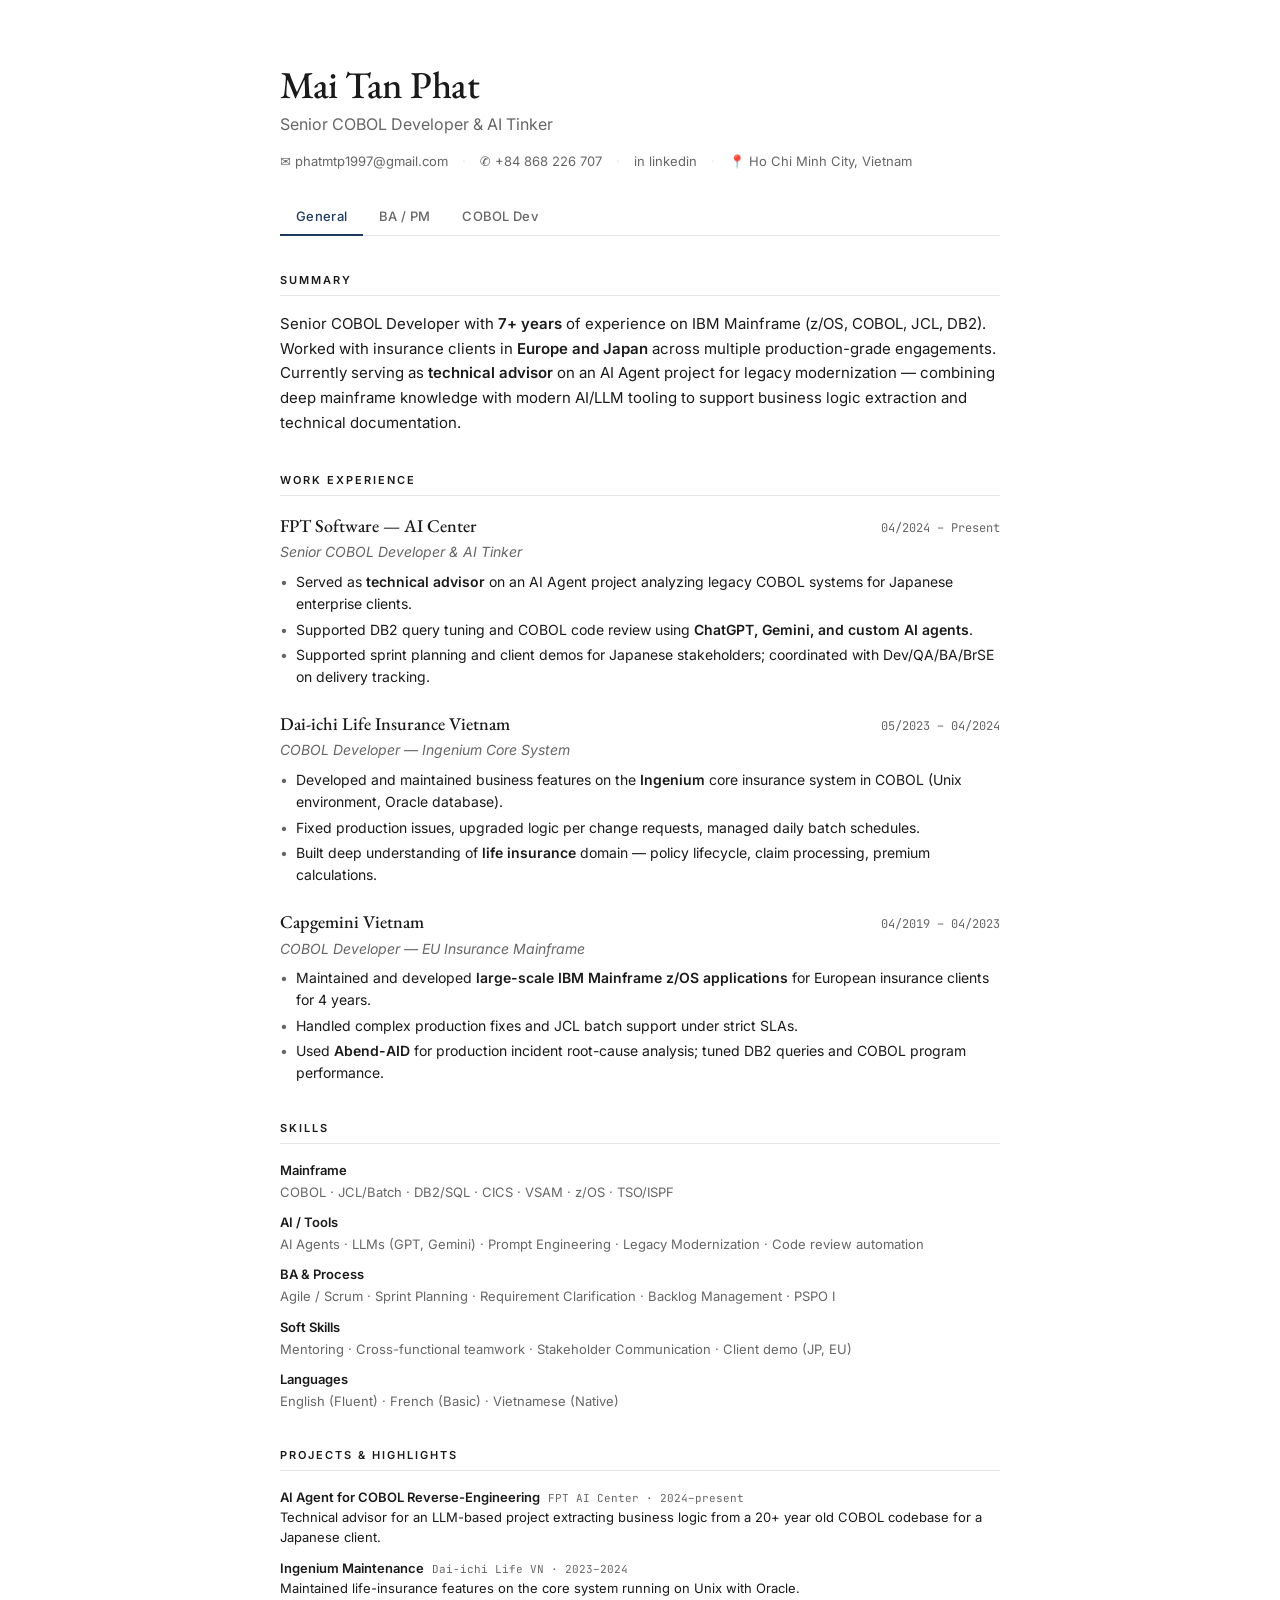
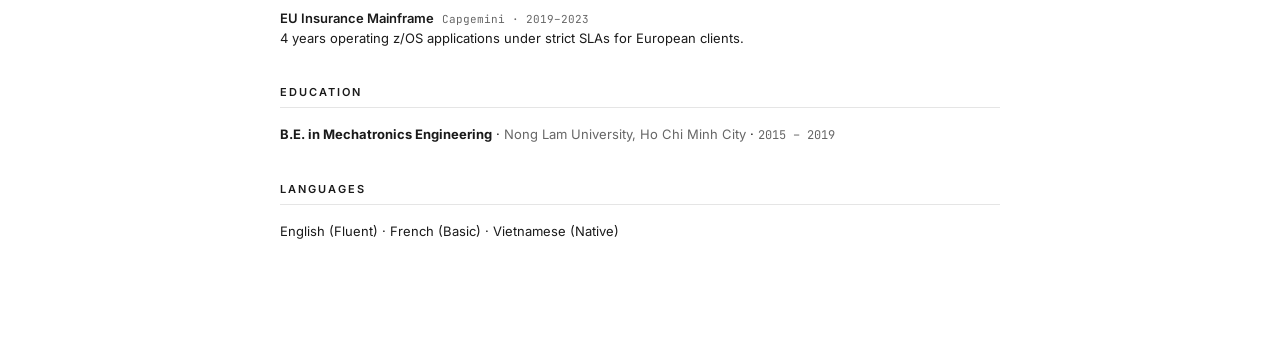
==== cv/cv-minimal.html @ 17add243 "Add English minimal CV mirror and tighten print spacing Mirror cv-vi-minimal.html to cv-minimal.html" ====
<!DOCTYPE html>
<html lang="en">
<head>
<meta charset="UTF-8">
<meta name="viewport" content="width=device-width, initial-scale=1.0">
<title>Mai Tan Phat – CV</title>
<link rel="preconnect" href="https://fonts.googleapis.com">
<link rel="preconnect" href="https://fonts.gstatic.com" crossorigin>
<link href="https://fonts.googleapis.com/css2?family=EB+Garamond:wght@400;500&family=Inter:wght@400;500;600&family=JetBrains+Mono:wght@400&display=swap" rel="stylesheet">
<style>
:root {
  --bg: #FFFFFF;
  --text: #1A1A1A;
  --text-muted: #666666;
  --accent: #1E3A5F;
  --divider: #E5E5E5;

  --font-serif: 'EB Garamond', 'Source Serif Pro', Georgia, serif;
  --font-sans: 'Inter', system-ui, sans-serif;
  --font-mono: 'JetBrains Mono', ui-monospace, monospace;

  --page-max: 720px;
  --section-gap: 36px;
  --print-section-gap: 8px;
}

*, *::before, *::after { box-sizing: border-box; margin: 0; padding: 0; }

html { font-size: 15px; }

body {
  font-family: var(--font-sans);
  color: var(--text);
  background: var(--bg);
  line-height: 1.55;
  padding: 64px 48px;
  -webkit-font-smoothing: antialiased;
}

.page {
  max-width: var(--page-max);
  margin: 0 auto;
}

a {
  color: var(--accent);
  text-decoration: none;
  border-bottom: 1px solid transparent;
  transition: border-color 0.15s;
}
a:hover { border-bottom-color: var(--accent); }

/* Header */
.cv-header { margin-bottom: 28px; }

.cv-name {
  font-family: var(--font-serif);
  font-size: 38px;
  font-weight: 500;
  letter-spacing: -0.5px;
  line-height: 1.1;
  margin-bottom: 6px;
}

.cv-role {
  font-family: var(--font-sans);
  font-size: 16px;
  color: var(--text-muted);
  font-weight: 400;
  margin-bottom: 14px;
}

.cv-contact {
  font-size: 13px;
  color: var(--text-muted);
  display: flex;
  flex-wrap: wrap;
  gap: 0 14px;
}
.cv-contact span.sep { color: var(--divider); }
.cv-contact a { color: var(--text-muted); }
.cv-contact a:hover { color: var(--accent); }

/* Variant tabs */
.variant-tabs {
  display: flex;
  gap: 0;
  margin-bottom: 36px;
  border-bottom: 1px solid var(--divider);
}
.variant-tab {
  background: none;
  border: none;
  border-bottom: 2px solid transparent;
  padding: 8px 16px 10px;
  font-family: var(--font-sans);
  font-size: 13px;
  font-weight: 500;
  color: var(--text-muted);
  cursor: pointer;
  margin-bottom: -1px;
  letter-spacing: 0.3px;
  transition: color 0.15s, border-color 0.15s;
}
.variant-tab:hover { color: var(--text); }
.variant-tab.active {
  color: var(--accent);
  border-bottom-color: var(--accent);
}

/* Section primitives */
.section { margin-bottom: var(--section-gap); }
.section-title {
  font-family: var(--font-sans);
  font-size: 11px;
  font-weight: 600;
  letter-spacing: 2px;
  text-transform: uppercase;
  color: var(--text);
  padding-bottom: 6px;
  margin-bottom: 16px;
  border-bottom: 1px solid var(--divider);
}

/* Variant filter */
body[data-role="general"]   [data-variant]:not([data-variant~="general"])  { display: none; }
body[data-role="ba-pm"]     [data-variant]:not([data-variant~="ba-pm"])    { display: none; }
body[data-role="cobol-dev"] [data-variant]:not([data-variant~="cobol-dev"]){ display: none; }

/* Summary */
.summary p {
  font-size: 15px;
  line-height: 1.65;
}
.summary strong { font-weight: 600; color: var(--text); }

/* Work Experience */
.work-entry { margin-bottom: 22px; }
.work-entry:last-child { margin-bottom: 0; }

.work-head {
  display: flex;
  justify-content: space-between;
  align-items: baseline;
  gap: 12px;
  margin-bottom: 2px;
}
.work-company {
  font-family: var(--font-serif);
  font-size: 18px;
  font-weight: 500;
}
.work-period {
  font-family: var(--font-mono);
  font-size: 12px;
  color: var(--text-muted);
  white-space: nowrap;
}
.work-title {
  font-size: 14px;
  font-style: italic;
  color: var(--text-muted);
  margin-bottom: 8px;
}
.work-bullets {
  list-style: none;
  padding: 0;
}
.work-bullets li {
  position: relative;
  padding-left: 16px;
  margin-bottom: 4px;
  font-size: 14px;
  line-height: 1.55;
}
.work-bullets li::before {
  content: '•';
  position: absolute;
  left: 0;
  color: var(--text-muted);
}
.work-bullets strong { font-weight: 600; }

/* Skills */
.skills-list {
  display: flex;
  flex-direction: column;
  gap: 10px;
}
.skill-group h4 {
  font-family: var(--font-sans);
  font-size: 13px;
  font-weight: 600;
  color: var(--text);
  margin-bottom: 2px;
}
.skill-group p {
  font-size: 13px;
  color: var(--text-muted);
  line-height: 1.55;
}

/* Per-variant order */
body[data-role="general"]   .skill-group { order: var(--ord-general,   99); }
body[data-role="ba-pm"]     .skill-group { order: var(--ord-ba-pm,     99); }
body[data-role="cobol-dev"] .skill-group { order: var(--ord-cobol-dev, 99); }

/* Projects */
.projects-list {
  display: flex;
  flex-direction: column;
  gap: 10px;
}
.project-item {
  font-size: 13px;
  line-height: 1.55;
}
.project-item strong { font-weight: 600; }
.project-item .project-meta {
  font-family: var(--font-mono);
  font-size: 11px;
  color: var(--text-muted);
  margin-left: 4px;
}

/* Education */
.edu-item { font-size: 13px; }
.edu-item .edu-school { color: var(--text-muted); }
.edu-item .edu-year {
  font-family: var(--font-mono);
  font-size: 12px;
  color: var(--text-muted);
}

/* Languages (single line) */
.languages-line {
  font-size: 13px;
  color: var(--text);
}

/* Print */
@media print {
  @page { size: A4; margin: 0; }

  html { font-size: 12.5px; }

  body {
    padding: 0;
    background: white;
    -webkit-print-color-adjust: exact;
    print-color-adjust: exact;
  }

  .page {
    max-width: none;
    padding: 12mm 16mm;
  }

  .variant-tabs { display: none; }

  a {
    color: var(--text);
    border-bottom: none;
  }

  .section { margin-bottom: var(--print-section-gap); }
  .section-title { margin-bottom: 8px; padding-bottom: 4px; font-size: 10px; }

  .cv-header { margin-bottom: 14px; }
  .cv-name { font-size: 28px; margin-bottom: 4px; }
  .cv-role { font-size: 13px; margin-bottom: 8px; }
  .cv-contact { font-size: 10.5px; }

  .summary p { font-size: 12px; line-height: 1.45; }
  .work-entry { margin-bottom: 6px; }
  .work-company { font-size: 14px; }
  .work-period { font-size: 10px; }
  .work-title { font-size: 11px; margin-bottom: 4px; }
  .work-bullets li { font-size: 11px; line-height: 1.4; margin-bottom: 1px; padding-left: 12px; }

  .skill-group h4 { font-size: 11px; }
  .skill-group p { font-size: 11px; line-height: 1.4; }
  .skills-list { gap: 4px; }

  .project-item { font-size: 11px; line-height: 1.4; }
  .project-item .project-meta { font-size: 9.5px; }
  .projects-list { gap: 4px; }

  .edu-item, .languages-line { font-size: 11px; }
}
</style>
</head>
<body data-role="general">
  <div class="page">
    <header class="cv-header">
      <h1 class="cv-name">Mai Tan Phat</h1>
      <p class="cv-role">Senior COBOL Developer &amp; AI Tinker</p>
      <p class="cv-contact">
        <a href="mailto:phatmtp1997@gmail.com">✉ phatmtp1997@gmail.com</a>
        <span class="sep">·</span>
        <a href="tel:+84868226707">✆ +84 868 226 707</a>
        <span class="sep">·</span>
        <a href="https://www.linkedin.com/in/ph%C3%A1t-mai-t%E1%BA%A5n-4b199a2a2/" target="_blank" rel="noopener">in linkedin</a>
        <span class="sep">·</span>
        <span>📍 Ho Chi Minh City, Vietnam</span>
      </p>
    </header>
    <nav class="variant-tabs" aria-label="CV variant">
      <button class="variant-tab" data-role="general">General</button>
      <button class="variant-tab" data-role="ba-pm">BA / PM</button>
      <button class="variant-tab" data-role="cobol-dev">COBOL Dev</button>
    </nav>

    <section class="section summary">
      <h2 class="section-title">Summary</h2>
      <p data-variant="general">
        Senior COBOL Developer with <strong>7+ years</strong> of experience on IBM Mainframe (z/OS, COBOL, JCL, DB2). Worked with insurance clients in <strong>Europe and Japan</strong> across multiple production-grade engagements. Currently serving as <strong>technical advisor</strong> on an AI Agent project for legacy modernization — combining deep mainframe knowledge with modern AI/LLM tooling to support business logic extraction and technical documentation.
      </p>
      <p data-variant="ba-pm">
        Developer with 7+ years coordinating cross-functional teams on large-scale mainframe projects for <strong>international clients</strong> (EU, Japan). Familiar with <strong>Agile / Scrum</strong> — directly involved in sprint planning, client demos, requirement clarification, and mentoring juniors. Deep understanding of <strong>life insurance</strong> domain: policy lifecycle, claim processing, batch operations, and production SLAs.
      </p>
      <p data-variant="cobol-dev">
        COBOL Developer with 7+ years on IBM z/OS, strong in <strong>JCL/batch, DB2/SQL, CICS, VSAM</strong>. Production-grade experience under strict SLAs for European insurance clients (Capgemini, 4 years) and the <strong>Ingenium</strong> core system at Dai-ichi Life Vietnam (running on Unix with an Oracle database). Proficient with <strong>Abend-AID, FileAid, RDi</strong> for debugging and performance tuning.
      </p>
    </section>

    <section class="section work">
      <h2 class="section-title">Work Experience</h2>

      <div class="work-entry">
        <div class="work-head">
          <h3 class="work-company">FPT Software — AI Center</h3>
          <span class="work-period">04/2024 – Present</span>
        </div>
        <p class="work-title">Senior COBOL Developer &amp; AI Tinker</p>
        <ul class="work-bullets">
          <li data-variant="general ba-pm cobol-dev">Served as <strong>technical advisor</strong> on an AI Agent project analyzing legacy COBOL systems for Japanese enterprise clients.</li>
          <li data-variant="general cobol-dev">Supported DB2 query tuning and COBOL code review using <strong>ChatGPT, Gemini, and custom AI agents</strong>.</li>
          <li data-variant="general ba-pm">Supported sprint planning and client demos for Japanese stakeholders; coordinated with Dev/QA/BA/BrSE on delivery tracking.</li>
          <li data-variant="ba-pm">Mentored junior engineers on COBOL, Agile process, and AI-assisted development workflows.</li>
          <li data-variant="cobol-dev">Advised on deploying NLP tools to keep documentation and source code in sync across large-scale mainframe systems.</li>
        </ul>
      </div>

      <div class="work-entry">
        <div class="work-head">
          <h3 class="work-company">Dai-ichi Life Insurance Vietnam</h3>
          <span class="work-period">05/2023 – 04/2024</span>
        </div>
        <p class="work-title">COBOL Developer — Ingenium Core System</p>
        <ul class="work-bullets">
          <li data-variant="general ba-pm cobol-dev">Developed and maintained business features on the <strong>Ingenium</strong> core insurance system in COBOL (Unix environment, Oracle database).</li>
          <li data-variant="general cobol-dev">Fixed production issues, upgraded logic per change requests, managed daily batch schedules.</li>
          <li data-variant="general ba-pm">Built deep understanding of <strong>life insurance</strong> domain — policy lifecycle, claim processing, premium calculations.</li>
          <li data-variant="ba-pm">Coordinated with business teams to clarify requirements and deliver features on schedule.</li>
          <li data-variant="cobol-dev">Queried and validated policy data with <strong>Toad for DB</strong>; maintained the report-generation module.</li>
        </ul>
      </div>

      <div class="work-entry">
        <div class="work-head">
          <h3 class="work-company">Capgemini Vietnam</h3>
          <span class="work-period">04/2019 – 04/2023</span>
        </div>
        <p class="work-title">COBOL Developer — EU Insurance Mainframe</p>
        <ul class="work-bullets">
          <li data-variant="general ba-pm cobol-dev">Maintained and developed <strong>large-scale IBM Mainframe z/OS applications</strong> for European insurance clients for 4 years.</li>
          <li data-variant="general cobol-dev">Handled complex production fixes and JCL batch support under strict SLAs.</li>
          <li data-variant="general cobol-dev">Used <strong>Abend-AID</strong> for production incident root-cause analysis; tuned DB2 queries and COBOL program performance.</li>
          <li data-variant="ba-pm">Collaborated with European teams across time zones to ensure on-time delivery.</li>
        </ul>
      </div>
    </section>

    <section class="section skills">
      <h2 class="section-title">Skills</h2>
      <div class="skills-list">

        <div class="skill-group" data-variant="general cobol-dev"
             style="--ord-general:1; --ord-cobol-dev:1">
          <h4>Mainframe</h4>
          <p>COBOL · JCL/Batch · DB2/SQL · CICS · VSAM · z/OS · TSO/ISPF</p>
        </div>

        <div class="skill-group" data-variant="general cobol-dev"
             style="--ord-general:2; --ord-cobol-dev:4">
          <h4>AI / Tools</h4>
          <p>AI Agents · LLMs (GPT, Gemini) · Prompt Engineering · Legacy Modernization · Code review automation</p>
        </div>

        <div class="skill-group" data-variant="general ba-pm"
             style="--ord-general:3; --ord-ba-pm:1">
          <h4>BA &amp; Process</h4>
          <p>Agile / Scrum · Sprint Planning · Requirement Clarification · Backlog Management · PSPO I</p>
        </div>

        <div class="skill-group" data-variant="general ba-pm"
             style="--ord-general:4; --ord-ba-pm:2">
          <h4>Soft Skills</h4>
          <p>Mentoring · Cross-functional teamwork · Stakeholder Communication · Client demo (JP, EU)</p>
        </div>

        <div class="skill-group" data-variant="ba-pm"
             style="--ord-ba-pm:3">
          <h4>Domain — Insurance</h4>
          <p>Policy lifecycle · Claim processing · Batch operations · Life insurance</p>
        </div>

        <div class="skill-group" data-variant="ba-pm"
             style="--ord-ba-pm:4">
          <h4>Tools</h4>
          <p>Toad for DB · Crystal Reports · JIRA · Confluence · Office suite</p>
        </div>

        <div class="skill-group" data-variant="cobol-dev"
             style="--ord-cobol-dev:2">
          <h4>DB &amp; Tools</h4>
          <p>DB2 · Oracle (Ingenium) · Toad for DB · FileAid · Crystal Reports</p>
        </div>

        <div class="skill-group" data-variant="cobol-dev"
             style="--ord-cobol-dev:3">
          <h4>Debug</h4>
          <p>Abend-AID · RDi Debugger · Production troubleshooting · Performance tuning</p>
        </div>

        <div class="skill-group" data-variant="general ba-pm cobol-dev"
             style="--ord-general:5; --ord-ba-pm:5; --ord-cobol-dev:5">
          <h4>Languages</h4>
          <p>English (Fluent) · French (Basic) · Vietnamese (Native)</p>
        </div>

      </div>
    </section>

    <section class="section projects">
      <h2 class="section-title">Projects &amp; Highlights</h2>
      <div class="projects-list">
        <p class="project-item">
          <strong>AI Agent for COBOL Reverse-Engineering</strong>
          <span class="project-meta">FPT AI Center · 2024–present</span><br>
          Technical advisor for an LLM-based project extracting business logic from a 20+ year old COBOL codebase for a Japanese client.
        </p>
        <p class="project-item">
          <strong>Ingenium Maintenance</strong>
          <span class="project-meta">Dai-ichi Life VN · 2023–2024</span><br>
          Maintained life-insurance features on the core system running on Unix with Oracle.
        </p>
        <p class="project-item">
          <strong>EU Insurance Mainframe</strong>
          <span class="project-meta">Capgemini · 2019–2023</span><br>
          4 years operating z/OS applications under strict SLAs for European clients.
        </p>
      </div>
    </section>

    <section class="section education">
      <h2 class="section-title">Education</h2>
      <p class="edu-item">
        <strong>B.E. in Mechatronics Engineering</strong> ·
        <span class="edu-school">Nong Lam University, Ho Chi Minh City</span> ·
        <span class="edu-year">2015 – 2019</span>
      </p>
    </section>

    <section class="section languages">
      <h2 class="section-title">Languages</h2>
      <p class="languages-line">
        English (Fluent) · French (Basic) · Vietnamese (Native)
      </p>
    </section>
  </div>
  <script>
    const VARIANTS = ['general', 'ba-pm', 'cobol-dev'];

    function setRole(role) {
      if (!VARIANTS.includes(role)) role = 'general';
      document.body.dataset.role = role;
      document.querySelectorAll('.variant-tab').forEach(tab => {
        tab.classList.toggle('active', tab.dataset.role === role);
      });
      const url = new URL(window.location);
      url.searchParams.set('role', role);
      history.replaceState({}, '', url);
    }

    window.addEventListener('DOMContentLoaded', () => {
      const params = new URLSearchParams(window.location.search);
      setRole(params.get('role') || 'general');
      document.querySelectorAll('.variant-tab').forEach(tab => {
        tab.addEventListener('click', e => {
          e.preventDefault();
          setRole(tab.dataset.role);
        });
      });
    });
  </script>
</body>
</html>
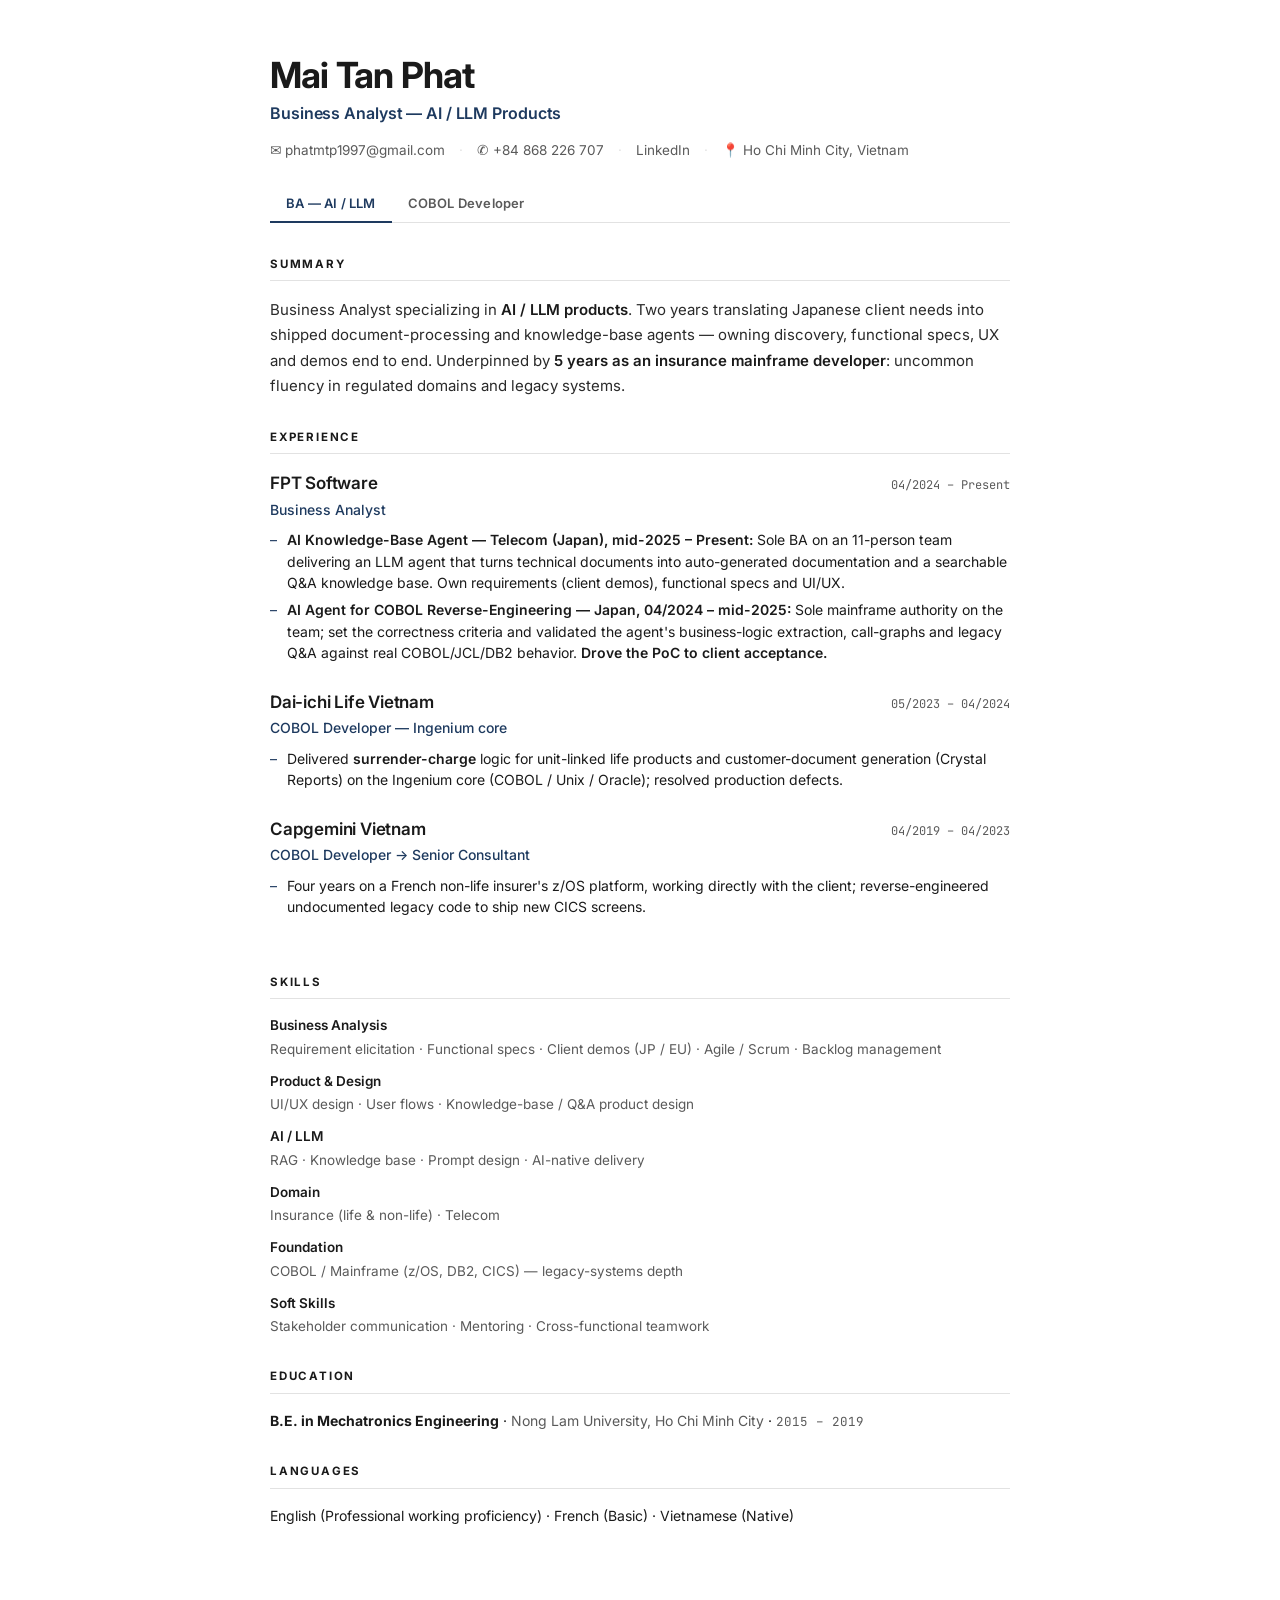
==== commit 39a506cc: "Revamp CV content: 2 variants, professional rewrite, readable font - Reduce CV to 2 variants (BA — A" ====
--- a/cv/cv-minimal.html
+++ b/cv/cv-minimal.html
@@ -6,35 +6,35 @@
 <title>Mai Tan Phat – CV</title>
 <link rel="preconnect" href="https://fonts.googleapis.com">
 <link rel="preconnect" href="https://fonts.gstatic.com" crossorigin>
-<link href="https://fonts.googleapis.com/css2?family=EB+Garamond:wght@400;500&family=Inter:wght@400;500;600&family=JetBrains+Mono:wght@400&display=swap" rel="stylesheet">
+<link href="https://fonts.googleapis.com/css2?family=Inter:wght@400;500;600;700&family=JetBrains+Mono:wght@400;500&display=swap" rel="stylesheet">
 <style>
 :root {
   --bg: #FFFFFF;
   --text: #1A1A1A;
-  --text-muted: #666666;
+  --text-muted: #5A5A5A;
   --accent: #1E3A5F;
-  --divider: #E5E5E5;
-
-  --font-serif: 'EB Garamond', 'Source Serif Pro', Georgia, serif;
-  --font-sans: 'Inter', system-ui, sans-serif;
+  --divider: #E2E2E2;
+
+  --font-sans: 'Inter', system-ui, -apple-system, sans-serif;
   --font-mono: 'JetBrains Mono', ui-monospace, monospace;
 
-  --page-max: 720px;
-  --section-gap: 36px;
-  --print-section-gap: 8px;
+  --page-max: 740px;
+  --section-gap: 30px;
+  --print-section-gap: 10px;
 }
 
 *, *::before, *::after { box-sizing: border-box; margin: 0; padding: 0; }
 
-html { font-size: 15px; }
+html { font-size: 16px; }
 
 body {
   font-family: var(--font-sans);
   color: var(--text);
   background: var(--bg);
-  line-height: 1.55;
-  padding: 64px 48px;
+  line-height: 1.6;
+  padding: 56px 48px;
   -webkit-font-smoothing: antialiased;
+  text-rendering: optimizeLegibility;
 }
 
 .page {
@@ -51,27 +51,28 @@
 a:hover { border-bottom-color: var(--accent); }
 
 /* Header */
-.cv-header { margin-bottom: 28px; }
+.cv-header { margin-bottom: 24px; }
 
 .cv-name {
-  font-family: var(--font-serif);
-  font-size: 38px;
-  font-weight: 500;
-  letter-spacing: -0.5px;
+  font-family: var(--font-sans);
+  font-size: 36px;
+  font-weight: 700;
+  letter-spacing: -0.8px;
   line-height: 1.1;
-  margin-bottom: 6px;
+  margin-bottom: 5px;
 }
 
 .cv-role {
   font-family: var(--font-sans);
   font-size: 16px;
-  color: var(--text-muted);
-  font-weight: 400;
+  color: var(--accent);
+  font-weight: 600;
+  letter-spacing: -0.1px;
   margin-bottom: 14px;
 }
 
 .cv-contact {
-  font-size: 13px;
+  font-size: 13.5px;
   color: var(--text-muted);
   display: flex;
   flex-wrap: wrap;
@@ -85,7 +86,7 @@
 .variant-tabs {
   display: flex;
   gap: 0;
-  margin-bottom: 36px;
+  margin-bottom: 32px;
   border-bottom: 1px solid var(--divider);
 }
 .variant-tab {
@@ -95,11 +96,11 @@
   padding: 8px 16px 10px;
   font-family: var(--font-sans);
   font-size: 13px;
-  font-weight: 500;
+  font-weight: 600;
   color: var(--text-muted);
   cursor: pointer;
   margin-bottom: -1px;
-  letter-spacing: 0.3px;
+  letter-spacing: 0.2px;
   transition: color 0.15s, border-color 0.15s;
 }
 .variant-tab:hover { color: var(--text); }
@@ -112,43 +113,47 @@
 .section { margin-bottom: var(--section-gap); }
 .section-title {
   font-family: var(--font-sans);
-  font-size: 11px;
-  font-weight: 600;
-  letter-spacing: 2px;
+  font-size: 11.5px;
+  font-weight: 700;
+  letter-spacing: 1.8px;
   text-transform: uppercase;
   color: var(--text);
-  padding-bottom: 6px;
+  padding-bottom: 7px;
   margin-bottom: 16px;
   border-bottom: 1px solid var(--divider);
 }
 
 /* Variant filter */
-body[data-role="general"]   [data-variant]:not([data-variant~="general"])  { display: none; }
-body[data-role="ba-pm"]     [data-variant]:not([data-variant~="ba-pm"])    { display: none; }
-body[data-role="cobol-dev"] [data-variant]:not([data-variant~="cobol-dev"]){ display: none; }
+body[data-role="ba-ai"]     [data-variant]:not([data-variant~="ba-ai"])     { display: none; }
+body[data-role="cobol-dev"] [data-variant]:not([data-variant~="cobol-dev"]) { display: none; }
 
 /* Summary */
 .summary p {
   font-size: 15px;
-  line-height: 1.65;
+  line-height: 1.68;
+  color: #2A2A2A;
 }
 .summary strong { font-weight: 600; color: var(--text); }
 
 /* Work Experience */
-.work-entry { margin-bottom: 22px; }
-.work-entry:last-child { margin-bottom: 0; }
+.work-list { display: flex; flex-direction: column; }
+.work-entry { margin-bottom: 20px; }
+
+body[data-role="ba-ai"]     .work-entry { order: var(--ord-ba-ai, 99); }
+body[data-role="cobol-dev"] .work-entry { order: var(--ord-cobol-dev, 99); }
 
 .work-head {
   display: flex;
   justify-content: space-between;
   align-items: baseline;
   gap: 12px;
-  margin-bottom: 2px;
+  margin-bottom: 1px;
 }
 .work-company {
-  font-family: var(--font-serif);
-  font-size: 18px;
-  font-weight: 500;
+  font-family: var(--font-sans);
+  font-size: 17px;
+  font-weight: 600;
+  letter-spacing: -0.2px;
 }
 .work-period {
   font-family: var(--font-mono);
@@ -158,8 +163,8 @@
 }
 .work-title {
   font-size: 14px;
-  font-style: italic;
-  color: var(--text-muted);
+  font-weight: 500;
+  color: var(--accent);
   margin-bottom: 8px;
 }
 .work-bullets {
@@ -168,73 +173,55 @@
 }
 .work-bullets li {
   position: relative;
-  padding-left: 16px;
-  margin-bottom: 4px;
+  padding-left: 17px;
+  margin-bottom: 5px;
   font-size: 14px;
   line-height: 1.55;
 }
 .work-bullets li::before {
-  content: '•';
+  content: '–';
   position: absolute;
   left: 0;
-  color: var(--text-muted);
+  color: var(--accent);
 }
 .work-bullets strong { font-weight: 600; }
+.work-bullets em { font-style: normal; font-weight: 600; color: var(--text); }
 
 /* Skills */
 .skills-list {
   display: flex;
   flex-direction: column;
-  gap: 10px;
+  gap: 11px;
 }
 .skill-group h4 {
   font-family: var(--font-sans);
-  font-size: 13px;
+  font-size: 13.5px;
   font-weight: 600;
   color: var(--text);
   margin-bottom: 2px;
 }
 .skill-group p {
-  font-size: 13px;
+  font-size: 13.5px;
   color: var(--text-muted);
   line-height: 1.55;
 }
 
 /* Per-variant order */
-body[data-role="general"]   .skill-group { order: var(--ord-general,   99); }
-body[data-role="ba-pm"]     .skill-group { order: var(--ord-ba-pm,     99); }
+body[data-role="ba-ai"]     .skill-group { order: var(--ord-ba-ai,     99); }
 body[data-role="cobol-dev"] .skill-group { order: var(--ord-cobol-dev, 99); }
 
-/* Projects */
-.projects-list {
-  display: flex;
-  flex-direction: column;
-  gap: 10px;
-}
-.project-item {
-  font-size: 13px;
-  line-height: 1.55;
-}
-.project-item strong { font-weight: 600; }
-.project-item .project-meta {
-  font-family: var(--font-mono);
-  font-size: 11px;
-  color: var(--text-muted);
-  margin-left: 4px;
-}
-
 /* Education */
-.edu-item { font-size: 13px; }
+.edu-item { font-size: 14px; }
 .edu-item .edu-school { color: var(--text-muted); }
 .edu-item .edu-year {
   font-family: var(--font-mono);
-  font-size: 12px;
+  font-size: 12.5px;
   color: var(--text-muted);
 }
 
-/* Languages (single line) */
+/* Languages */
 .languages-line {
-  font-size: 13px;
+  font-size: 14px;
   color: var(--text);
 }
 
@@ -242,7 +229,7 @@
 @media print {
   @page { size: A4; margin: 0; }
 
-  html { font-size: 12.5px; }
+  html { font-size: 13px; }
 
   body {
     padding: 0;
@@ -253,122 +240,117 @@
 
   .page {
     max-width: none;
-    padding: 12mm 16mm;
+    padding: 13mm 16mm;
   }
 
   .variant-tabs { display: none; }
 
-  a {
-    color: var(--text);
-    border-bottom: none;
-  }
+  a { color: var(--text); border-bottom: none; }
 
   .section { margin-bottom: var(--print-section-gap); }
-  .section-title { margin-bottom: 8px; padding-bottom: 4px; font-size: 10px; }
-
-  .cv-header { margin-bottom: 14px; }
-  .cv-name { font-size: 28px; margin-bottom: 4px; }
-  .cv-role { font-size: 13px; margin-bottom: 8px; }
-  .cv-contact { font-size: 10.5px; }
-
-  .summary p { font-size: 12px; line-height: 1.45; }
-  .work-entry { margin-bottom: 6px; }
+  .section-title { margin-bottom: 7px; padding-bottom: 4px; font-size: 10.5px; }
+
+  .cv-header { margin-bottom: 12px; }
+  .cv-name { font-size: 26px; margin-bottom: 3px; }
+  .cv-role { font-size: 13px; margin-bottom: 7px; }
+  .cv-contact { font-size: 11px; }
+
+  .summary p { font-size: 12.2px; line-height: 1.48; }
+  .work-entry { margin-bottom: 8px; }
   .work-company { font-size: 14px; }
-  .work-period { font-size: 10px; }
-  .work-title { font-size: 11px; margin-bottom: 4px; }
-  .work-bullets li { font-size: 11px; line-height: 1.4; margin-bottom: 1px; padding-left: 12px; }
-
-  .skill-group h4 { font-size: 11px; }
-  .skill-group p { font-size: 11px; line-height: 1.4; }
-  .skills-list { gap: 4px; }
-
-  .project-item { font-size: 11px; line-height: 1.4; }
-  .project-item .project-meta { font-size: 9.5px; }
-  .projects-list { gap: 4px; }
-
-  .edu-item, .languages-line { font-size: 11px; }
+  .work-period { font-size: 10.5px; }
+  .work-title { font-size: 11.6px; margin-bottom: 4px; }
+  .work-bullets li { font-size: 11.6px; line-height: 1.42; margin-bottom: 2px; padding-left: 13px; }
+
+  .skill-group h4 { font-size: 11.4px; }
+  .skill-group p { font-size: 11.4px; line-height: 1.42; }
+  .skills-list { gap: 5px; }
+
+  .edu-item, .languages-line { font-size: 11.8px; }
 }
 </style>
 </head>
-<body data-role="general">
+<body data-role="ba-ai">
   <div class="page">
     <header class="cv-header">
       <h1 class="cv-name">Mai Tan Phat</h1>
-      <p class="cv-role">Senior COBOL Developer &amp; AI Tinker</p>
+      <p class="cv-role">
+        <span data-variant="ba-ai">Business Analyst — AI / LLM Products</span>
+        <span data-variant="cobol-dev">COBOL / Mainframe Developer</span>
+      </p>
       <p class="cv-contact">
         <a href="mailto:phatmtp1997@gmail.com">✉ phatmtp1997@gmail.com</a>
         <span class="sep">·</span>
         <a href="tel:+84868226707">✆ +84 868 226 707</a>
         <span class="sep">·</span>
-        <a href="https://www.linkedin.com/in/ph%C3%A1t-mai-t%E1%BA%A5n-4b199a2a2/" target="_blank" rel="noopener">in linkedin</a>
+        <a href="https://www.linkedin.com/in/ph%C3%A1t-mai-t%E1%BA%A5n-4b199a2a2/" target="_blank" rel="noopener">LinkedIn</a>
         <span class="sep">·</span>
         <span>📍 Ho Chi Minh City, Vietnam</span>
       </p>
     </header>
+
     <nav class="variant-tabs" aria-label="CV variant">
-      <button class="variant-tab" data-role="general">General</button>
-      <button class="variant-tab" data-role="ba-pm">BA / PM</button>
-      <button class="variant-tab" data-role="cobol-dev">COBOL Dev</button>
+      <button class="variant-tab" data-role="ba-ai">BA — AI / LLM</button>
+      <button class="variant-tab" data-role="cobol-dev">COBOL Developer</button>
     </nav>
 
     <section class="section summary">
       <h2 class="section-title">Summary</h2>
-      <p data-variant="general">
-        Senior COBOL Developer with <strong>7+ years</strong> of experience on IBM Mainframe (z/OS, COBOL, JCL, DB2). Worked with insurance clients in <strong>Europe and Japan</strong> across multiple production-grade engagements. Currently serving as <strong>technical advisor</strong> on an AI Agent project for legacy modernization — combining deep mainframe knowledge with modern AI/LLM tooling to support business logic extraction and technical documentation.
-      </p>
-      <p data-variant="ba-pm">
-        Developer with 7+ years coordinating cross-functional teams on large-scale mainframe projects for <strong>international clients</strong> (EU, Japan). Familiar with <strong>Agile / Scrum</strong> — directly involved in sprint planning, client demos, requirement clarification, and mentoring juniors. Deep understanding of <strong>life insurance</strong> domain: policy lifecycle, claim processing, batch operations, and production SLAs.
+      <p data-variant="ba-ai">
+        Business Analyst specializing in <strong>AI / LLM products</strong>. Two years translating Japanese client needs into shipped document-processing and knowledge-base agents — owning discovery, functional specs, UX and demos end to end. Underpinned by <strong>5 years as an insurance mainframe developer</strong>: uncommon fluency in regulated domains and legacy systems.
       </p>
       <p data-variant="cobol-dev">
-        COBOL Developer with 7+ years on IBM z/OS, strong in <strong>JCL/batch, DB2/SQL, CICS, VSAM</strong>. Production-grade experience under strict SLAs for European insurance clients (Capgemini, 4 years) and the <strong>Ingenium</strong> core system at Dai-ichi Life Vietnam (running on Unix with an Oracle database). Proficient with <strong>Abend-AID, FileAid, RDi</strong> for debugging and performance tuning.
+        COBOL / mainframe developer with <strong>5 years on production insurance systems</strong> — 4 on IBM z/OS (COBOL, DB2, CICS, JCL) for a French non-life insurer, plus a year on the <strong>Ingenium</strong> life-insurance core (Unix / Oracle). Now the mainframe authority on AI initiatives that document and modernize legacy COBOL.
       </p>
     </section>
 
     <section class="section work">
-      <h2 class="section-title">Work Experience</h2>
-
-      <div class="work-entry">
-        <div class="work-head">
-          <h3 class="work-company">FPT Software — AI Center</h3>
-          <span class="work-period">04/2024 – Present</span>
-        </div>
-        <p class="work-title">Senior COBOL Developer &amp; AI Tinker</p>
-        <ul class="work-bullets">
-          <li data-variant="general ba-pm cobol-dev">Served as <strong>technical advisor</strong> on an AI Agent project analyzing legacy COBOL systems for Japanese enterprise clients.</li>
-          <li data-variant="general cobol-dev">Supported DB2 query tuning and COBOL code review using <strong>ChatGPT, Gemini, and custom AI agents</strong>.</li>
-          <li data-variant="general ba-pm">Supported sprint planning and client demos for Japanese stakeholders; coordinated with Dev/QA/BA/BrSE on delivery tracking.</li>
-          <li data-variant="ba-pm">Mentored junior engineers on COBOL, Agile process, and AI-assisted development workflows.</li>
-          <li data-variant="cobol-dev">Advised on deploying NLP tools to keep documentation and source code in sync across large-scale mainframe systems.</li>
-        </ul>
-      </div>
-
-      <div class="work-entry">
-        <div class="work-head">
-          <h3 class="work-company">Dai-ichi Life Insurance Vietnam</h3>
-          <span class="work-period">05/2023 – 04/2024</span>
-        </div>
-        <p class="work-title">COBOL Developer — Ingenium Core System</p>
-        <ul class="work-bullets">
-          <li data-variant="general ba-pm cobol-dev">Developed and maintained business features on the <strong>Ingenium</strong> core insurance system in COBOL (Unix environment, Oracle database).</li>
-          <li data-variant="general cobol-dev">Fixed production issues, upgraded logic per change requests, managed daily batch schedules.</li>
-          <li data-variant="general ba-pm">Built deep understanding of <strong>life insurance</strong> domain — policy lifecycle, claim processing, premium calculations.</li>
-          <li data-variant="ba-pm">Coordinated with business teams to clarify requirements and deliver features on schedule.</li>
-          <li data-variant="cobol-dev">Queried and validated policy data with <strong>Toad for DB</strong>; maintained the report-generation module.</li>
-        </ul>
-      </div>
-
-      <div class="work-entry">
-        <div class="work-head">
-          <h3 class="work-company">Capgemini Vietnam</h3>
-          <span class="work-period">04/2019 – 04/2023</span>
-        </div>
-        <p class="work-title">COBOL Developer — EU Insurance Mainframe</p>
-        <ul class="work-bullets">
-          <li data-variant="general ba-pm cobol-dev">Maintained and developed <strong>large-scale IBM Mainframe z/OS applications</strong> for European insurance clients for 4 years.</li>
-          <li data-variant="general cobol-dev">Handled complex production fixes and JCL batch support under strict SLAs.</li>
-          <li data-variant="general cobol-dev">Used <strong>Abend-AID</strong> for production incident root-cause analysis; tuned DB2 queries and COBOL program performance.</li>
-          <li data-variant="ba-pm">Collaborated with European teams across time zones to ensure on-time delivery.</li>
-        </ul>
+      <h2 class="section-title">Experience</h2>
+      <div class="work-list">
+
+        <div class="work-entry" style="--ord-ba-ai:1; --ord-cobol-dev:3">
+          <div class="work-head">
+            <h3 class="work-company">FPT Software</h3>
+            <span class="work-period">04/2024 – Present</span>
+          </div>
+          <p class="work-title">Business Analyst</p>
+          <ul class="work-bullets">
+            <li data-variant="ba-ai"><em>AI Knowledge-Base Agent — Telecom (Japan), mid-2025 – Present:</em> Sole BA on an 11-person team delivering an LLM agent that turns technical documents into auto-generated documentation and a searchable Q&amp;A knowledge base. Own requirements (client demos), functional specs and UI/UX.</li>
+            <li data-variant="ba-ai"><em>AI Agent for COBOL Reverse-Engineering — Japan, 04/2024 – mid-2025:</em> Sole mainframe authority on the team; set the correctness criteria and validated the agent's business-logic extraction, call-graphs and legacy Q&amp;A against real COBOL/JCL/DB2 behavior. <strong>Drove the PoC to client acceptance.</strong></li>
+            <li data-variant="cobol-dev">Sole mainframe authority on an AI agent that extracts <strong>business logic, call-graphs and documentation</strong> from a large, decades-old COBOL codebase; set correctness criteria and validated output against real COBOL/JCL/DB2 behavior. <strong>Drove the PoC to client acceptance.</strong></li>
+            <li data-variant="cobol-dev">Now BA on an LLM knowledge-base agent for a Japanese telecom client.</li>
+          </ul>
+        </div>
+
+        <div class="work-entry" style="--ord-ba-ai:2; --ord-cobol-dev:2">
+          <div class="work-head">
+            <h3 class="work-company">Dai-ichi Life Vietnam</h3>
+            <span class="work-period">05/2023 – 04/2024</span>
+          </div>
+          <p class="work-title">COBOL Developer — Ingenium core</p>
+          <ul class="work-bullets">
+            <li data-variant="ba-ai">Delivered <strong>surrender-charge</strong> logic for unit-linked life products and customer-document generation (Crystal Reports) on the Ingenium core (COBOL / Unix / Oracle); resolved production defects.</li>
+            <li data-variant="cobol-dev">Maintained and enhanced the Ingenium life-insurance core (COBOL on Unix/Oracle, Perl batch).</li>
+            <li data-variant="cobol-dev">Delivered <strong>surrender-charge</strong> logic for unit-linked products; resolved production defects.</li>
+            <li data-variant="cobol-dev">Generated customer documents and extracted policy data via Crystal Reports.</li>
+          </ul>
+        </div>
+
+        <div class="work-entry" style="--ord-ba-ai:3; --ord-cobol-dev:1">
+          <div class="work-head">
+            <h3 class="work-company">Capgemini Vietnam</h3>
+            <span class="work-period">04/2019 – 04/2023</span>
+          </div>
+          <p class="work-title">COBOL Developer → Senior Consultant</p>
+          <ul class="work-bullets">
+            <li data-variant="ba-ai">Four years on a French non-life insurer's z/OS platform, working directly with the client; reverse-engineered undocumented legacy code to ship new CICS screens.</li>
+            <li data-variant="cobol-dev">Built and maintained large-scale z/OS applications (COBOL, DB2, CICS, JCL) for a French non-life insurer across four years.</li>
+            <li data-variant="cobol-dev"><strong>Reverse-engineered undocumented legacy code</strong> to deliver new CICS display screens to client spec — on a platform where building screens is notoriously hard and undocumented.</li>
+            <li data-variant="cobol-dev">Resolved complex production incidents and batch (JCL) issues; tuned DB2 queries and COBOL performance.</li>
+            <li data-variant="cobol-dev">Worked directly with the client across two delivery teams, spanning maintenance and new development.</li>
+          </ul>
+        </div>
+
       </div>
     </section>
 
@@ -376,81 +358,56 @@
       <h2 class="section-title">Skills</h2>
       <div class="skills-list">
 
-        <div class="skill-group" data-variant="general cobol-dev"
-             style="--ord-general:1; --ord-cobol-dev:1">
+        <div class="skill-group" data-variant="ba-ai" style="--ord-ba-ai:1">
+          <h4>Business Analysis</h4>
+          <p>Requirement elicitation · Functional specs · Client demos (JP / EU) · Agile / Scrum · Backlog management</p>
+        </div>
+
+        <div class="skill-group" data-variant="ba-ai" style="--ord-ba-ai:2">
+          <h4>Product &amp; Design</h4>
+          <p>UI/UX design · User flows · Knowledge-base / Q&amp;A product design</p>
+        </div>
+
+        <div class="skill-group" data-variant="ba-ai" style="--ord-ba-ai:3">
+          <h4>AI / LLM</h4>
+          <p>RAG · Knowledge base · Prompt design · AI-native delivery</p>
+        </div>
+
+        <div class="skill-group" data-variant="ba-ai" style="--ord-ba-ai:4">
+          <h4>Domain</h4>
+          <p>Insurance (life &amp; non-life) · Telecom</p>
+        </div>
+
+        <div class="skill-group" data-variant="ba-ai" style="--ord-ba-ai:5">
+          <h4>Foundation</h4>
+          <p>COBOL / Mainframe (z/OS, DB2, CICS) — legacy-systems depth</p>
+        </div>
+
+        <div class="skill-group" data-variant="ba-ai" style="--ord-ba-ai:6">
+          <h4>Soft Skills</h4>
+          <p>Stakeholder communication · Mentoring · Cross-functional teamwork</p>
+        </div>
+
+        <div class="skill-group" data-variant="cobol-dev" style="--ord-cobol-dev:1">
           <h4>Mainframe</h4>
-          <p>COBOL · JCL/Batch · DB2/SQL · CICS · VSAM · z/OS · TSO/ISPF</p>
-        </div>
-
-        <div class="skill-group" data-variant="general cobol-dev"
-             style="--ord-general:2; --ord-cobol-dev:4">
-          <h4>AI / Tools</h4>
-          <p>AI Agents · LLMs (GPT, Gemini) · Prompt Engineering · Legacy Modernization · Code review automation</p>
-        </div>
-
-        <div class="skill-group" data-variant="general ba-pm"
-             style="--ord-general:3; --ord-ba-pm:1">
-          <h4>BA &amp; Process</h4>
-          <p>Agile / Scrum · Sprint Planning · Requirement Clarification · Backlog Management · PSPO I</p>
-        </div>
-
-        <div class="skill-group" data-variant="general ba-pm"
-             style="--ord-general:4; --ord-ba-pm:2">
-          <h4>Soft Skills</h4>
-          <p>Mentoring · Cross-functional teamwork · Stakeholder Communication · Client demo (JP, EU)</p>
-        </div>
-
-        <div class="skill-group" data-variant="ba-pm"
-             style="--ord-ba-pm:3">
-          <h4>Domain — Insurance</h4>
-          <p>Policy lifecycle · Claim processing · Batch operations · Life insurance</p>
-        </div>
-
-        <div class="skill-group" data-variant="ba-pm"
-             style="--ord-ba-pm:4">
-          <h4>Tools</h4>
-          <p>Toad for DB · Crystal Reports · JIRA · Confluence · Office suite</p>
-        </div>
-
-        <div class="skill-group" data-variant="cobol-dev"
-             style="--ord-cobol-dev:2">
+          <p>COBOL · JCL / Batch · DB2 / SQL · CICS · VSAM · z/OS · TSO/ISPF</p>
+        </div>
+
+        <div class="skill-group" data-variant="cobol-dev" style="--ord-cobol-dev:2">
           <h4>DB &amp; Tools</h4>
-          <p>DB2 · Oracle (Ingenium) · Toad for DB · FileAid · Crystal Reports</p>
-        </div>
-
-        <div class="skill-group" data-variant="cobol-dev"
-             style="--ord-cobol-dev:3">
-          <h4>Debug</h4>
-          <p>Abend-AID · RDi Debugger · Production troubleshooting · Performance tuning</p>
-        </div>
-
-        <div class="skill-group" data-variant="general ba-pm cobol-dev"
-             style="--ord-general:5; --ord-ba-pm:5; --ord-cobol-dev:5">
-          <h4>Languages</h4>
-          <p>English (Fluent) · French (Basic) · Vietnamese (Native)</p>
-        </div>
-
-      </div>
-    </section>
-
-    <section class="section projects">
-      <h2 class="section-title">Projects &amp; Highlights</h2>
-      <div class="projects-list">
-        <p class="project-item">
-          <strong>AI Agent for COBOL Reverse-Engineering</strong>
-          <span class="project-meta">FPT AI Center · 2024–present</span><br>
-          Technical advisor for an LLM-based project extracting business logic from a 20+ year old COBOL codebase for a Japanese client.
-        </p>
-        <p class="project-item">
-          <strong>Ingenium Maintenance</strong>
-          <span class="project-meta">Dai-ichi Life VN · 2023–2024</span><br>
-          Maintained life-insurance features on the core system running on Unix with Oracle.
-        </p>
-        <p class="project-item">
-          <strong>EU Insurance Mainframe</strong>
-          <span class="project-meta">Capgemini · 2019–2023</span><br>
-          4 years operating z/OS applications under strict SLAs for European clients.
-        </p>
+          <p>DB2 · Oracle (Ingenium) · Perl batch · Crystal Reports · FileAid</p>
+        </div>
+
+        <div class="skill-group" data-variant="cobol-dev" style="--ord-cobol-dev:4">
+          <h4>Domain</h4>
+          <p>Non-life &amp; life insurance</p>
+        </div>
+
+        <div class="skill-group" data-variant="cobol-dev" style="--ord-cobol-dev:5">
+          <h4>Modern</h4>
+          <p>AI / LLM for legacy modernization (domain advisor)</p>
+        </div>
+
       </div>
     </section>
 
@@ -466,15 +423,16 @@
     <section class="section languages">
       <h2 class="section-title">Languages</h2>
       <p class="languages-line">
-        English (Fluent) · French (Basic) · Vietnamese (Native)
+        English (Professional working proficiency) · French (Basic) · Vietnamese (Native)
       </p>
     </section>
   </div>
+
   <script>
-    const VARIANTS = ['general', 'ba-pm', 'cobol-dev'];
+    const VARIANTS = ['ba-ai', 'cobol-dev'];
 
     function setRole(role) {
-      if (!VARIANTS.includes(role)) role = 'general';
+      if (!VARIANTS.includes(role)) role = 'ba-ai';
       document.body.dataset.role = role;
       document.querySelectorAll('.variant-tab').forEach(tab => {
         tab.classList.toggle('active', tab.dataset.role === role);
@@ -486,7 +444,7 @@
 
     window.addEventListener('DOMContentLoaded', () => {
       const params = new URLSearchParams(window.location.search);
-      setRole(params.get('role') || 'general');
+      setRole(params.get('role') || 'ba-ai');
       document.querySelectorAll('.variant-tab').forEach(tab => {
         tab.addEventListener('click', e => {
           e.preventDefault();
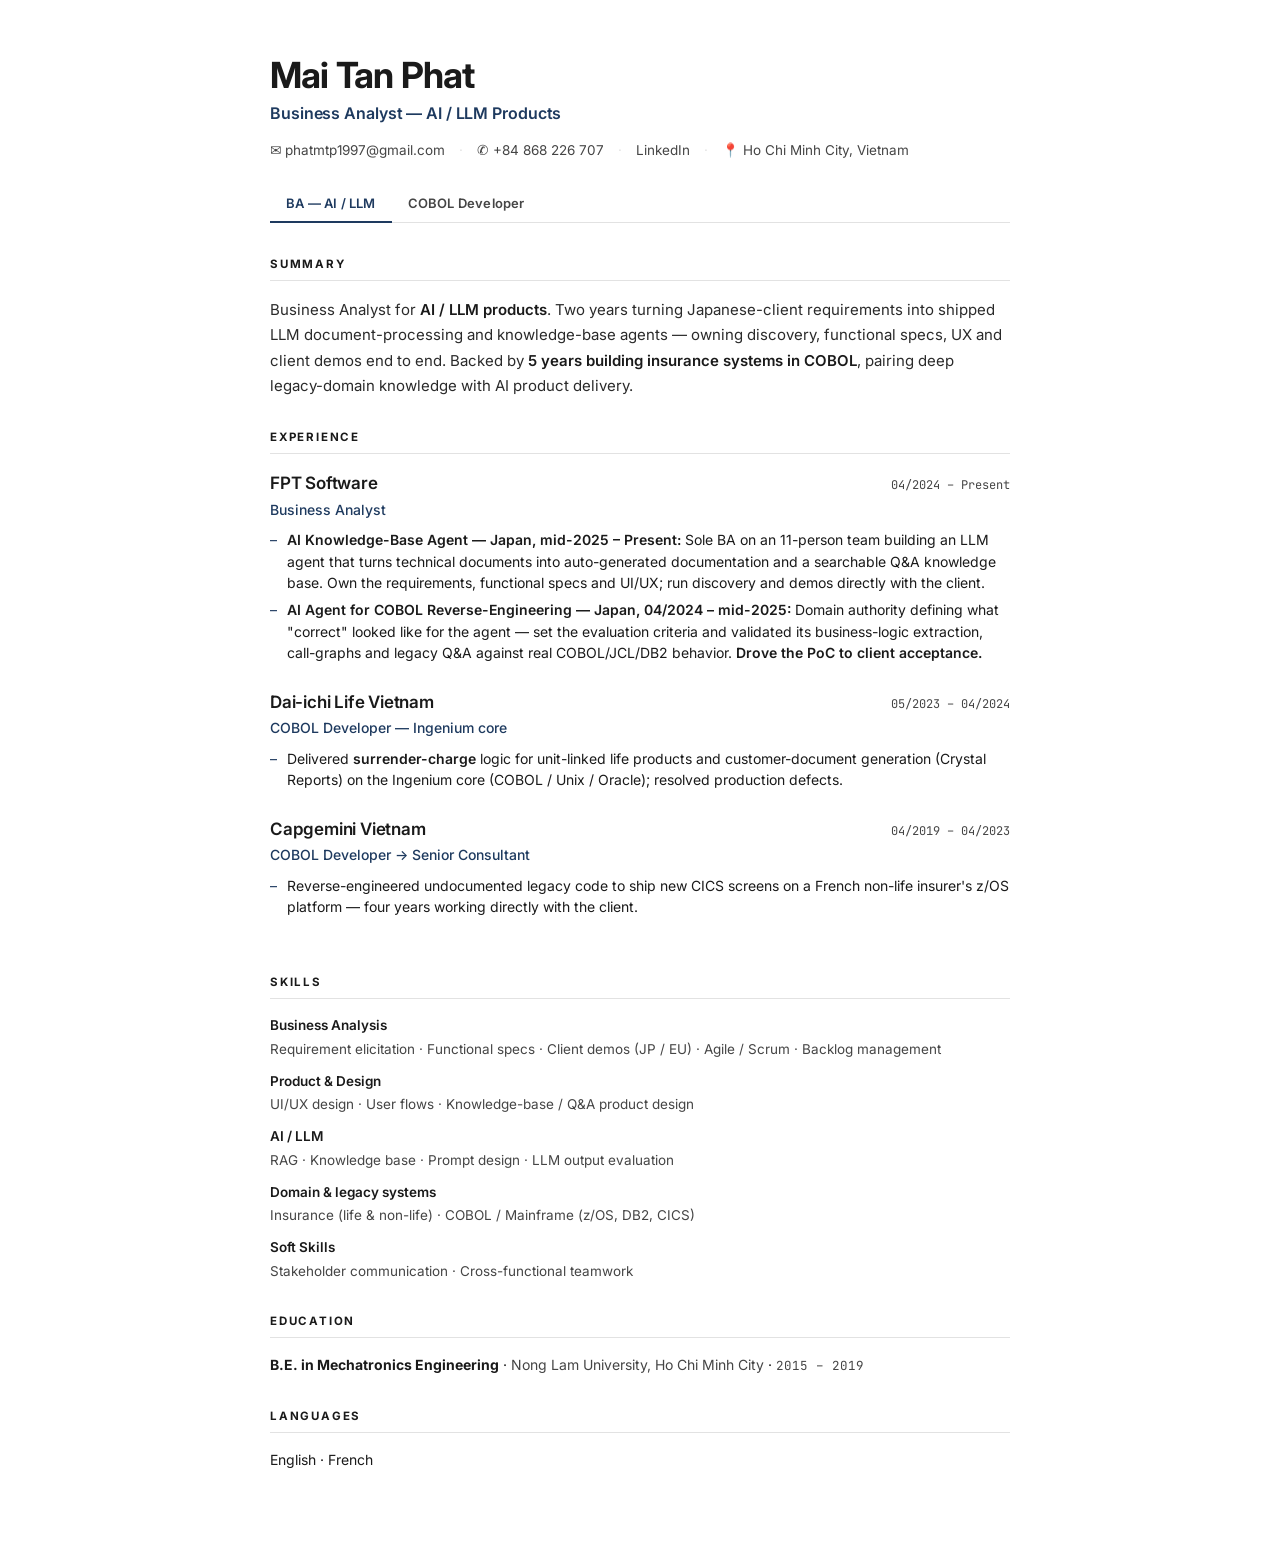
==== commit f2e48e47: "Refine CV content and readability after expert review - Remove telecom/industry label from current F" ====
--- a/cv/cv-minimal.html
+++ b/cv/cv-minimal.html
@@ -11,7 +11,7 @@
 :root {
   --bg: #FFFFFF;
   --text: #1A1A1A;
-  --text-muted: #5A5A5A;
+  --text-muted: #454545;
   --accent: #1E3A5F;
   --divider: #E2E2E2;
 
@@ -20,7 +20,7 @@
 
   --page-max: 740px;
   --section-gap: 30px;
-  --print-section-gap: 10px;
+  --print-section-gap: 9px;
 }
 
 *, *::before, *::after { box-sizing: border-box; margin: 0; padding: 0; }
@@ -248,25 +248,25 @@
   a { color: var(--text); border-bottom: none; }
 
   .section { margin-bottom: var(--print-section-gap); }
-  .section-title { margin-bottom: 7px; padding-bottom: 4px; font-size: 10.5px; }
-
-  .cv-header { margin-bottom: 12px; }
-  .cv-name { font-size: 26px; margin-bottom: 3px; }
-  .cv-role { font-size: 13px; margin-bottom: 7px; }
-  .cv-contact { font-size: 11px; }
-
-  .summary p { font-size: 12.2px; line-height: 1.48; }
+  .section-title { margin-bottom: 8px; padding-bottom: 4px; font-size: 11px; }
+
+  .cv-header { margin-bottom: 14px; }
+  .cv-name { font-size: 27px; margin-bottom: 3px; }
+  .cv-role { font-size: 14px; margin-bottom: 8px; }
+  .cv-contact { font-size: 11.5px; }
+
+  .summary p { font-size: 13px; line-height: 1.5; }
   .work-entry { margin-bottom: 8px; }
-  .work-company { font-size: 14px; }
-  .work-period { font-size: 10.5px; }
-  .work-title { font-size: 11.6px; margin-bottom: 4px; }
-  .work-bullets li { font-size: 11.6px; line-height: 1.42; margin-bottom: 2px; padding-left: 13px; }
-
-  .skill-group h4 { font-size: 11.4px; }
-  .skill-group p { font-size: 11.4px; line-height: 1.42; }
-  .skills-list { gap: 5px; }
-
-  .edu-item, .languages-line { font-size: 11.8px; }
+  .work-company { font-size: 15px; }
+  .work-period { font-size: 11px; }
+  .work-title { font-size: 12.5px; margin-bottom: 5px; }
+  .work-bullets li { font-size: 12.6px; line-height: 1.5; margin-bottom: 3px; padding-left: 14px; }
+
+  .skill-group h4 { font-size: 12.5px; }
+  .skill-group p { font-size: 12.5px; line-height: 1.5; }
+  .skills-list { gap: 6px; }
+
+  .edu-item, .languages-line { font-size: 12.5px; }
 }
 </style>
 </head>
@@ -297,10 +297,10 @@
     <section class="section summary">
       <h2 class="section-title">Summary</h2>
       <p data-variant="ba-ai">
-        Business Analyst specializing in <strong>AI / LLM products</strong>. Two years translating Japanese client needs into shipped document-processing and knowledge-base agents — owning discovery, functional specs, UX and demos end to end. Underpinned by <strong>5 years as an insurance mainframe developer</strong>: uncommon fluency in regulated domains and legacy systems.
+        Business Analyst for <strong>AI / LLM products</strong>. Two years turning Japanese-client requirements into shipped LLM document-processing and knowledge-base agents — owning discovery, functional specs, UX and client demos end to end. Backed by <strong>5 years building insurance systems in COBOL</strong>, pairing deep legacy-domain knowledge with AI product delivery.
       </p>
       <p data-variant="cobol-dev">
-        COBOL / mainframe developer with <strong>5 years on production insurance systems</strong> — 4 on IBM z/OS (COBOL, DB2, CICS, JCL) for a French non-life insurer, plus a year on the <strong>Ingenium</strong> life-insurance core (Unix / Oracle). Now the mainframe authority on AI initiatives that document and modernize legacy COBOL.
+        COBOL / mainframe developer with <strong>5 years on production insurance systems</strong> — 4 on IBM z/OS (COBOL, DB2, CICS, JCL) for a French non-life insurer, plus a year on the <strong>Ingenium</strong> life-insurance core (Unix / Oracle). Now the mainframe domain expert on an AI initiative documenting and modernizing a large legacy COBOL codebase.
       </p>
     </section>
 
@@ -315,10 +315,10 @@
           </div>
           <p class="work-title">Business Analyst</p>
           <ul class="work-bullets">
-            <li data-variant="ba-ai"><em>AI Knowledge-Base Agent — Telecom (Japan), mid-2025 – Present:</em> Sole BA on an 11-person team delivering an LLM agent that turns technical documents into auto-generated documentation and a searchable Q&amp;A knowledge base. Own requirements (client demos), functional specs and UI/UX.</li>
-            <li data-variant="ba-ai"><em>AI Agent for COBOL Reverse-Engineering — Japan, 04/2024 – mid-2025:</em> Sole mainframe authority on the team; set the correctness criteria and validated the agent's business-logic extraction, call-graphs and legacy Q&amp;A against real COBOL/JCL/DB2 behavior. <strong>Drove the PoC to client acceptance.</strong></li>
+            <li data-variant="ba-ai"><em>AI Knowledge-Base Agent — Japan, mid-2025 – Present:</em> Sole BA on an 11-person team building an LLM agent that turns technical documents into auto-generated documentation and a searchable Q&amp;A knowledge base. Own the requirements, functional specs and UI/UX; run discovery and demos directly with the client.</li>
+            <li data-variant="ba-ai"><em>AI Agent for COBOL Reverse-Engineering — Japan, 04/2024 – mid-2025:</em> Domain authority defining what "correct" looked like for the agent — set the evaluation criteria and validated its business-logic extraction, call-graphs and legacy Q&amp;A against real COBOL/JCL/DB2 behavior. <strong>Drove the PoC to client acceptance.</strong></li>
             <li data-variant="cobol-dev">Sole mainframe authority on an AI agent that extracts <strong>business logic, call-graphs and documentation</strong> from a large, decades-old COBOL codebase; set correctness criteria and validated output against real COBOL/JCL/DB2 behavior. <strong>Drove the PoC to client acceptance.</strong></li>
-            <li data-variant="cobol-dev">Now BA on an LLM knowledge-base agent for a Japanese telecom client.</li>
+            <li data-variant="cobol-dev">Now serve as BA on an LLM knowledge-base agent for a Japanese client.</li>
           </ul>
         </div>
 
@@ -330,9 +330,9 @@
           <p class="work-title">COBOL Developer — Ingenium core</p>
           <ul class="work-bullets">
             <li data-variant="ba-ai">Delivered <strong>surrender-charge</strong> logic for unit-linked life products and customer-document generation (Crystal Reports) on the Ingenium core (COBOL / Unix / Oracle); resolved production defects.</li>
-            <li data-variant="cobol-dev">Maintained and enhanced the Ingenium life-insurance core (COBOL on Unix/Oracle, Perl batch).</li>
+            <li data-variant="cobol-dev">Developed and maintained the Ingenium life-insurance core (COBOL on Unix/Oracle, Perl batch).</li>
             <li data-variant="cobol-dev">Delivered <strong>surrender-charge</strong> logic for unit-linked products; resolved production defects.</li>
-            <li data-variant="cobol-dev">Generated customer documents and extracted policy data via Crystal Reports.</li>
+            <li data-variant="cobol-dev">Built customer-facing documents and policy-data extracts with Crystal Reports.</li>
           </ul>
         </div>
 
@@ -343,11 +343,10 @@
           </div>
           <p class="work-title">COBOL Developer → Senior Consultant</p>
           <ul class="work-bullets">
-            <li data-variant="ba-ai">Four years on a French non-life insurer's z/OS platform, working directly with the client; reverse-engineered undocumented legacy code to ship new CICS screens.</li>
-            <li data-variant="cobol-dev">Built and maintained large-scale z/OS applications (COBOL, DB2, CICS, JCL) for a French non-life insurer across four years.</li>
-            <li data-variant="cobol-dev"><strong>Reverse-engineered undocumented legacy code</strong> to deliver new CICS display screens to client spec — on a platform where building screens is notoriously hard and undocumented.</li>
+            <li data-variant="ba-ai">Reverse-engineered undocumented legacy code to ship new CICS screens on a French non-life insurer's z/OS platform — four years working directly with the client.</li>
+            <li data-variant="cobol-dev">Developed and maintained z/OS COBOL applications (DB2, CICS, JCL) for a French non-life insurer over four years, across both maintenance and new development.</li>
+            <li data-variant="cobol-dev"><strong>Reverse-engineered undocumented legacy code</strong> to design and deliver new CICS screens (BMS maps) to client specification.</li>
             <li data-variant="cobol-dev">Resolved complex production incidents and batch (JCL) issues; tuned DB2 queries and COBOL performance.</li>
-            <li data-variant="cobol-dev">Worked directly with the client across two delivery teams, spanning maintenance and new development.</li>
           </ul>
         </div>
 
@@ -370,22 +369,17 @@
 
         <div class="skill-group" data-variant="ba-ai" style="--ord-ba-ai:3">
           <h4>AI / LLM</h4>
-          <p>RAG · Knowledge base · Prompt design · AI-native delivery</p>
+          <p>RAG · Knowledge base · Prompt design · LLM output evaluation</p>
         </div>
 
         <div class="skill-group" data-variant="ba-ai" style="--ord-ba-ai:4">
-          <h4>Domain</h4>
-          <p>Insurance (life &amp; non-life) · Telecom</p>
-        </div>
-
-        <div class="skill-group" data-variant="ba-ai" style="--ord-ba-ai:5">
-          <h4>Foundation</h4>
-          <p>COBOL / Mainframe (z/OS, DB2, CICS) — legacy-systems depth</p>
+          <h4>Domain &amp; legacy systems</h4>
+          <p>Insurance (life &amp; non-life) · COBOL / Mainframe (z/OS, DB2, CICS)</p>
         </div>
 
         <div class="skill-group" data-variant="ba-ai" style="--ord-ba-ai:6">
           <h4>Soft Skills</h4>
-          <p>Stakeholder communication · Mentoring · Cross-functional teamwork</p>
+          <p>Stakeholder communication · Cross-functional teamwork</p>
         </div>
 
         <div class="skill-group" data-variant="cobol-dev" style="--ord-cobol-dev:1">
@@ -395,7 +389,7 @@
 
         <div class="skill-group" data-variant="cobol-dev" style="--ord-cobol-dev:2">
           <h4>DB &amp; Tools</h4>
-          <p>DB2 · Oracle (Ingenium) · Perl batch · Crystal Reports · FileAid</p>
+          <p>DB2 · Oracle · Perl batch · Crystal Reports · File-AID</p>
         </div>
 
         <div class="skill-group" data-variant="cobol-dev" style="--ord-cobol-dev:4">
@@ -404,8 +398,8 @@
         </div>
 
         <div class="skill-group" data-variant="cobol-dev" style="--ord-cobol-dev:5">
-          <h4>Modern</h4>
-          <p>AI / LLM for legacy modernization (domain advisor)</p>
+          <h4>Modernization</h4>
+          <p>AI / LLM-assisted legacy COBOL analysis &amp; documentation</p>
         </div>
 
       </div>
@@ -423,7 +417,7 @@
     <section class="section languages">
       <h2 class="section-title">Languages</h2>
       <p class="languages-line">
-        English (Professional working proficiency) · French (Basic) · Vietnamese (Native)
+        English · French
       </p>
     </section>
   </div>
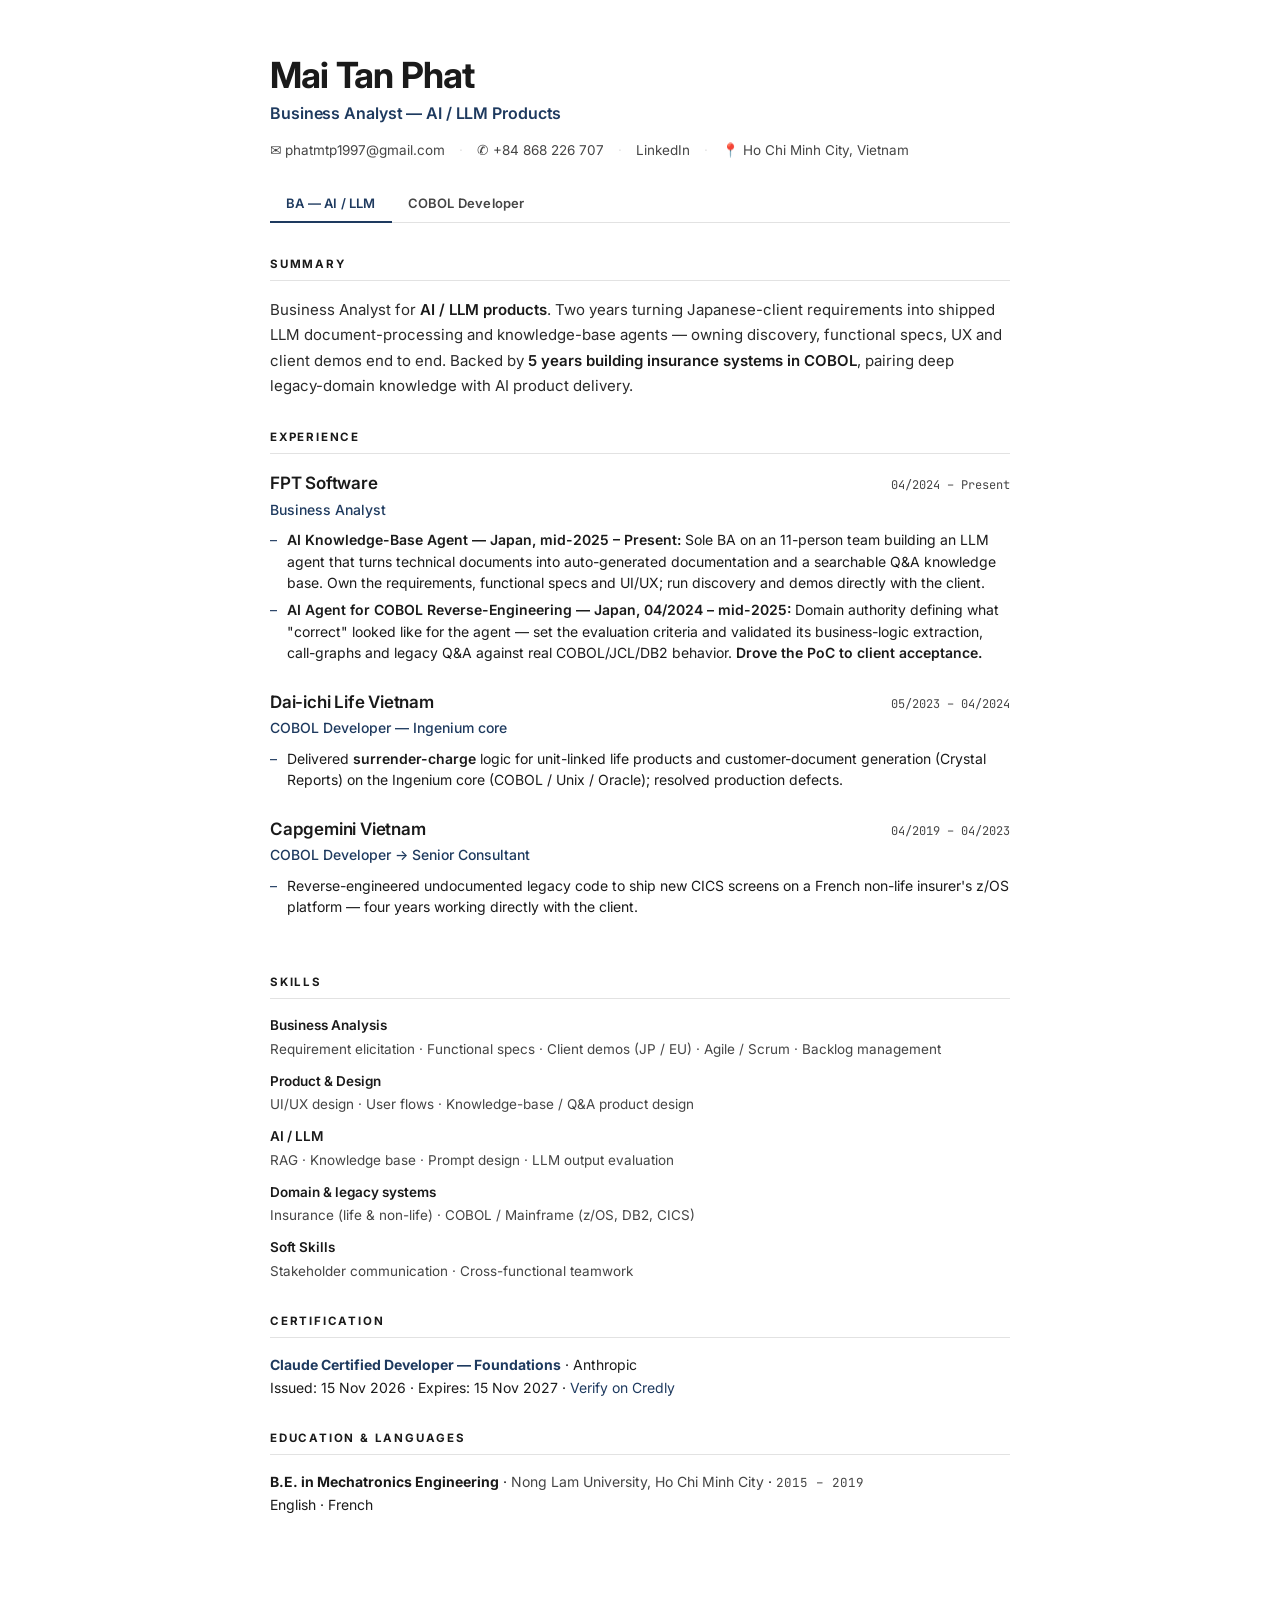
==== commit 9599ea37: "Add Claude Developer certification to portfolio and main CVs" ====
--- a/cv/cv-minimal.html
+++ b/cv/cv-minimal.html
@@ -20,7 +20,7 @@
 
   --page-max: 740px;
   --section-gap: 30px;
-  --print-section-gap: 9px;
+  --print-section-gap: 8px;
 }
 
 *, *::before, *::after { box-sizing: border-box; margin: 0; padding: 0; }
@@ -240,7 +240,7 @@
 
   .page {
     max-width: none;
-    padding: 13mm 16mm;
+    padding: 11mm 16mm;
   }
 
   .variant-tabs { display: none; }
@@ -248,7 +248,7 @@
   a { color: var(--text); border-bottom: none; }
 
   .section { margin-bottom: var(--print-section-gap); }
-  .section-title { margin-bottom: 8px; padding-bottom: 4px; font-size: 11px; }
+  .section-title { margin-bottom: 6px; padding-bottom: 4px; font-size: 11px; }
 
   .cv-header { margin-bottom: 14px; }
   .cv-name { font-size: 27px; margin-bottom: 3px; }
@@ -264,7 +264,7 @@
 
   .skill-group h4 { font-size: 12.5px; }
   .skill-group p { font-size: 12.5px; line-height: 1.5; }
-  .skills-list { gap: 6px; }
+  .skills-list { gap: 5px; }
 
   .edu-item, .languages-line { font-size: 12.5px; }
 }
@@ -405,17 +405,19 @@
       </div>
     </section>
 
+    <section class="section certification">
+      <h2 class="section-title">Certification</h2>
+      <p class="edu-item"><strong><a href="https://www.credly.com/badges/1156bc07-2a85-40ab-b7b8-b820f9265d7c">Claude Certified Developer — Foundations</a></strong> · Anthropic</p>
+      <p class="edu-item">Issued: 15 Nov 2026 · Expires: 15 Nov 2027 · <a href="https://www.credly.com/badges/1156bc07-2a85-40ab-b7b8-b820f9265d7c">Verify on Credly</a></p>
+    </section>
+
     <section class="section education">
-      <h2 class="section-title">Education</h2>
+      <h2 class="section-title">Education &amp; languages</h2>
       <p class="edu-item">
         <strong>B.E. in Mechatronics Engineering</strong> ·
         <span class="edu-school">Nong Lam University, Ho Chi Minh City</span> ·
         <span class="edu-year">2015 – 2019</span>
       </p>
-    </section>
-
-    <section class="section languages">
-      <h2 class="section-title">Languages</h2>
       <p class="languages-line">
         English · French
       </p>
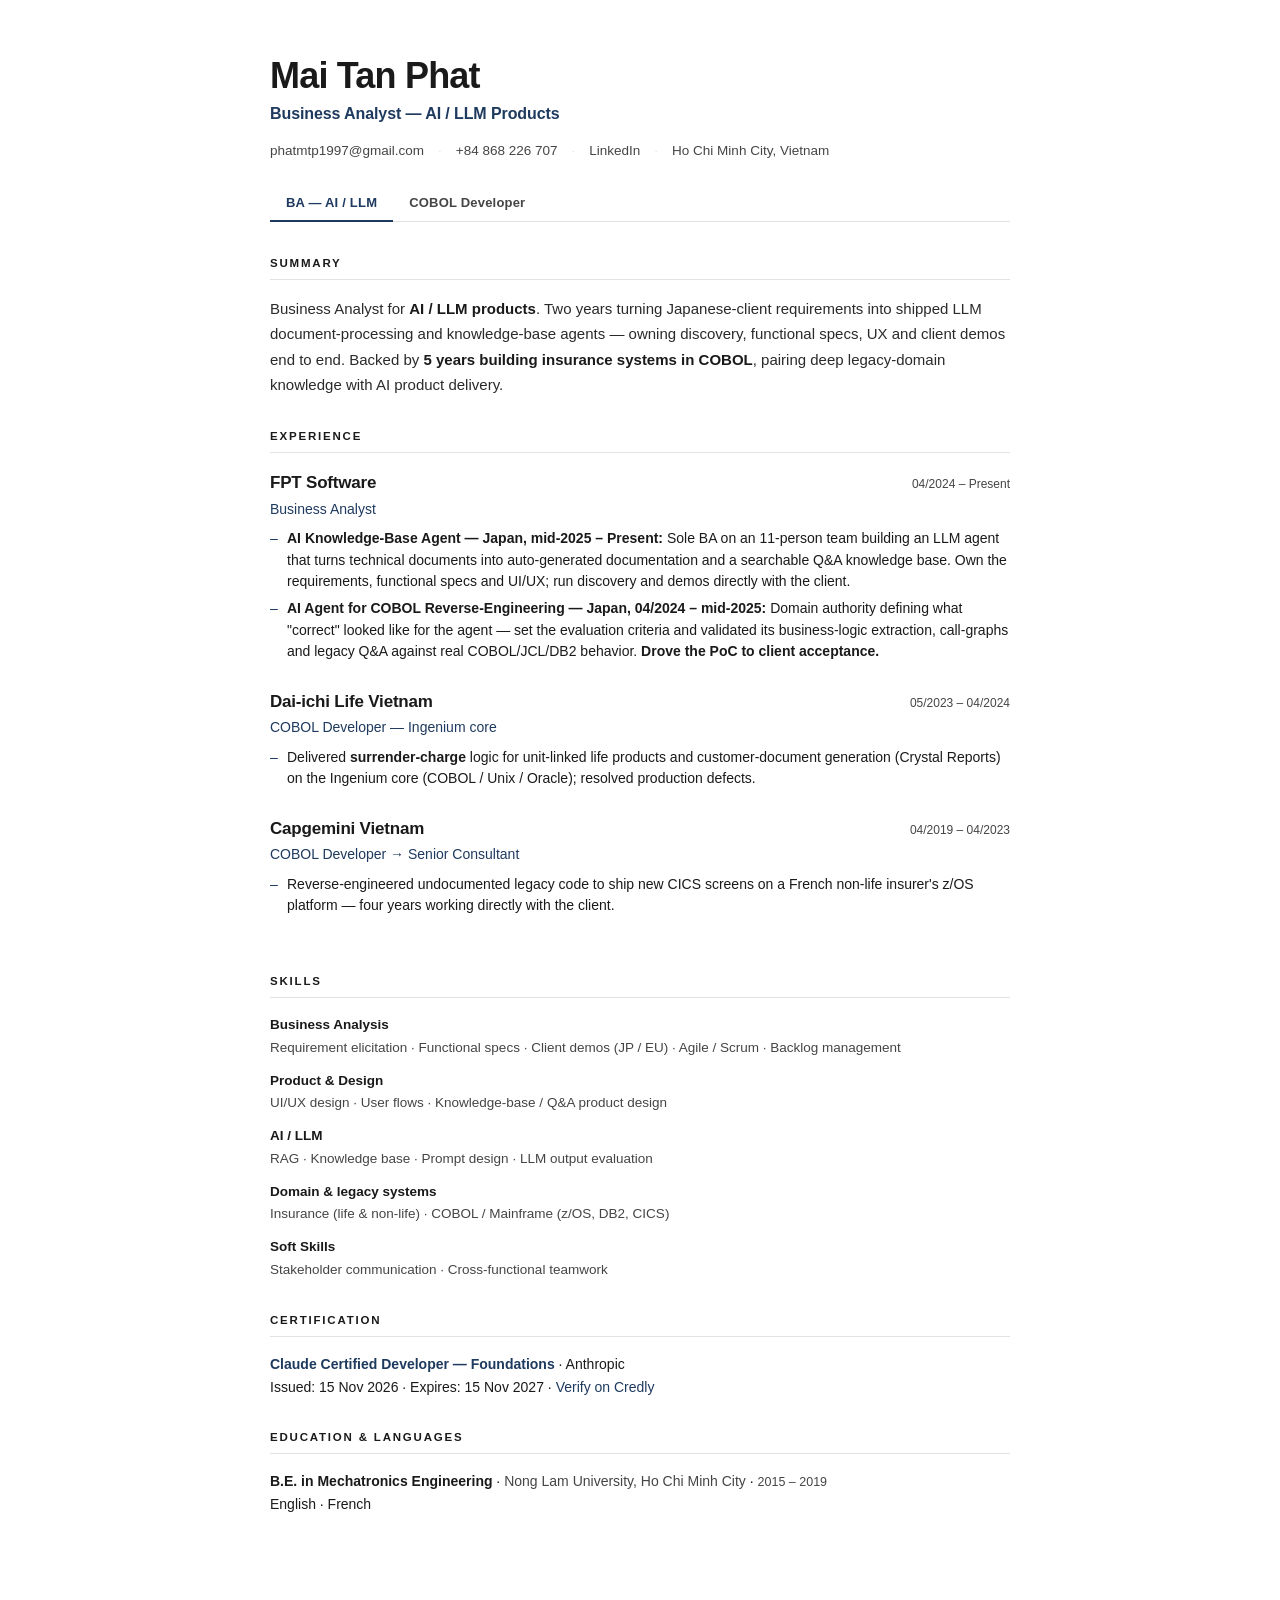
==== commit c06f9f04: "Use Calibri typography for public CV downloads" ====
--- a/cv/cv-minimal.html
+++ b/cv/cv-minimal.html
@@ -4,9 +4,6 @@
 <meta charset="UTF-8">
 <meta name="viewport" content="width=device-width, initial-scale=1.0">
 <title>Mai Tan Phat – CV</title>
-<link rel="preconnect" href="https://fonts.googleapis.com">
-<link rel="preconnect" href="https://fonts.gstatic.com" crossorigin>
-<link href="https://fonts.googleapis.com/css2?family=Inter:wght@400;500;600;700&family=JetBrains+Mono:wght@400;500&display=swap" rel="stylesheet">
 <style>
 :root {
   --bg: #FFFFFF;
@@ -15,8 +12,8 @@
   --accent: #1E3A5F;
   --divider: #E2E2E2;
 
-  --font-sans: 'Inter', system-ui, -apple-system, sans-serif;
-  --font-mono: 'JetBrains Mono', ui-monospace, monospace;
+  --font-sans: Calibri, Carlito, Arial, sans-serif;
+  --font-mono: Calibri, Carlito, Arial, sans-serif;
 
   --page-max: 740px;
   --section-gap: 30px;
@@ -228,45 +225,39 @@
 /* Print */
 @media print {
   @page { size: A4; margin: 0; }
-
-  html { font-size: 13px; }
-
+  html { font-size: 14px; }
   body {
     padding: 0;
     background: white;
     -webkit-print-color-adjust: exact;
     print-color-adjust: exact;
   }
-
-  .page {
-    max-width: none;
-    padding: 11mm 16mm;
+  .page { max-width: none; padding: 10mm 15mm; }
+  .variant-tabs { display: none; }
+  a { color: var(--text); border-bottom: none; }
+  .section { margin-bottom: 7px; }
+  .section-title {
+    font-size: 11.5px;
+    line-height: 1.25;
+    letter-spacing: 1.3px;
+    margin-bottom: 5px;
+    padding-bottom: 4px;
   }
-
-  .variant-tabs { display: none; }
-
-  a { color: var(--text); border-bottom: none; }
-
-  .section { margin-bottom: var(--print-section-gap); }
-  .section-title { margin-bottom: 6px; padding-bottom: 4px; font-size: 11px; }
-
-  .cv-header { margin-bottom: 14px; }
-  .cv-name { font-size: 27px; margin-bottom: 3px; }
-  .cv-role { font-size: 14px; margin-bottom: 8px; }
-  .cv-contact { font-size: 11.5px; }
-
-  .summary p { font-size: 13px; line-height: 1.5; }
-  .work-entry { margin-bottom: 8px; }
-  .work-company { font-size: 15px; }
-  .work-period { font-size: 11px; }
-  .work-title { font-size: 12.5px; margin-bottom: 5px; }
-  .work-bullets li { font-size: 12.6px; line-height: 1.5; margin-bottom: 3px; padding-left: 14px; }
-
-  .skill-group h4 { font-size: 12.5px; }
-  .skill-group p { font-size: 12.5px; line-height: 1.5; }
-  .skills-list { gap: 5px; }
-
-  .edu-item, .languages-line { font-size: 12.5px; }
+  .cv-header { margin-bottom: 12px; }
+  .cv-name { font-size: 29px; letter-spacing: -0.4px; margin-bottom: 3px; }
+  .cv-role { font-size: 15px; font-weight: 600; margin-bottom: 7px; }
+  .cv-contact { font-size: 12.5px; }
+  .summary p { font-size: 14px; line-height: 1.4; }
+  .work-entry { margin-bottom: 5px; }
+  .work-company { font-size: 15px; line-height: 1.25; }
+  .work-period { font-size: 12px; line-height: 1.25; }
+  .work-title { font-size: 14px; line-height: 1.3; margin-bottom: 4px; }
+  .work-bullets li { font-size: 14px; line-height: 1.35; margin-bottom: 3px; padding-left: 14px; }
+  .skill-group h4 { font-size: 13.5px; line-height: 1.25; margin-bottom: 1px; }
+  .skill-group p { font-size: 13.5px; line-height: 1.35; }
+  .skills-list { gap: 4px; }
+  .edu-item, .languages-line { font-size: 13.5px; line-height: 1.4; }
+  .section-title, .work-head, .work-title { break-after: avoid; }
 }
 </style>
 </head>
@@ -279,13 +270,13 @@
         <span data-variant="cobol-dev">COBOL / Mainframe Developer</span>
       </p>
       <p class="cv-contact">
-        <a href="mailto:phatmtp1997@gmail.com">✉ phatmtp1997@gmail.com</a>
+        <a href="mailto:phatmtp1997@gmail.com">phatmtp1997@gmail.com</a>
         <span class="sep">·</span>
-        <a href="tel:+84868226707">✆ +84 868 226 707</a>
+        <a href="tel:+84868226707">+84 868 226 707</a>
         <span class="sep">·</span>
         <a href="https://www.linkedin.com/in/ph%C3%A1t-mai-t%E1%BA%A5n-4b199a2a2/" target="_blank" rel="noopener">LinkedIn</a>
         <span class="sep">·</span>
-        <span>📍 Ho Chi Minh City, Vietnam</span>
+        <span>Ho Chi Minh City, Vietnam</span>
       </p>
     </header>
 
